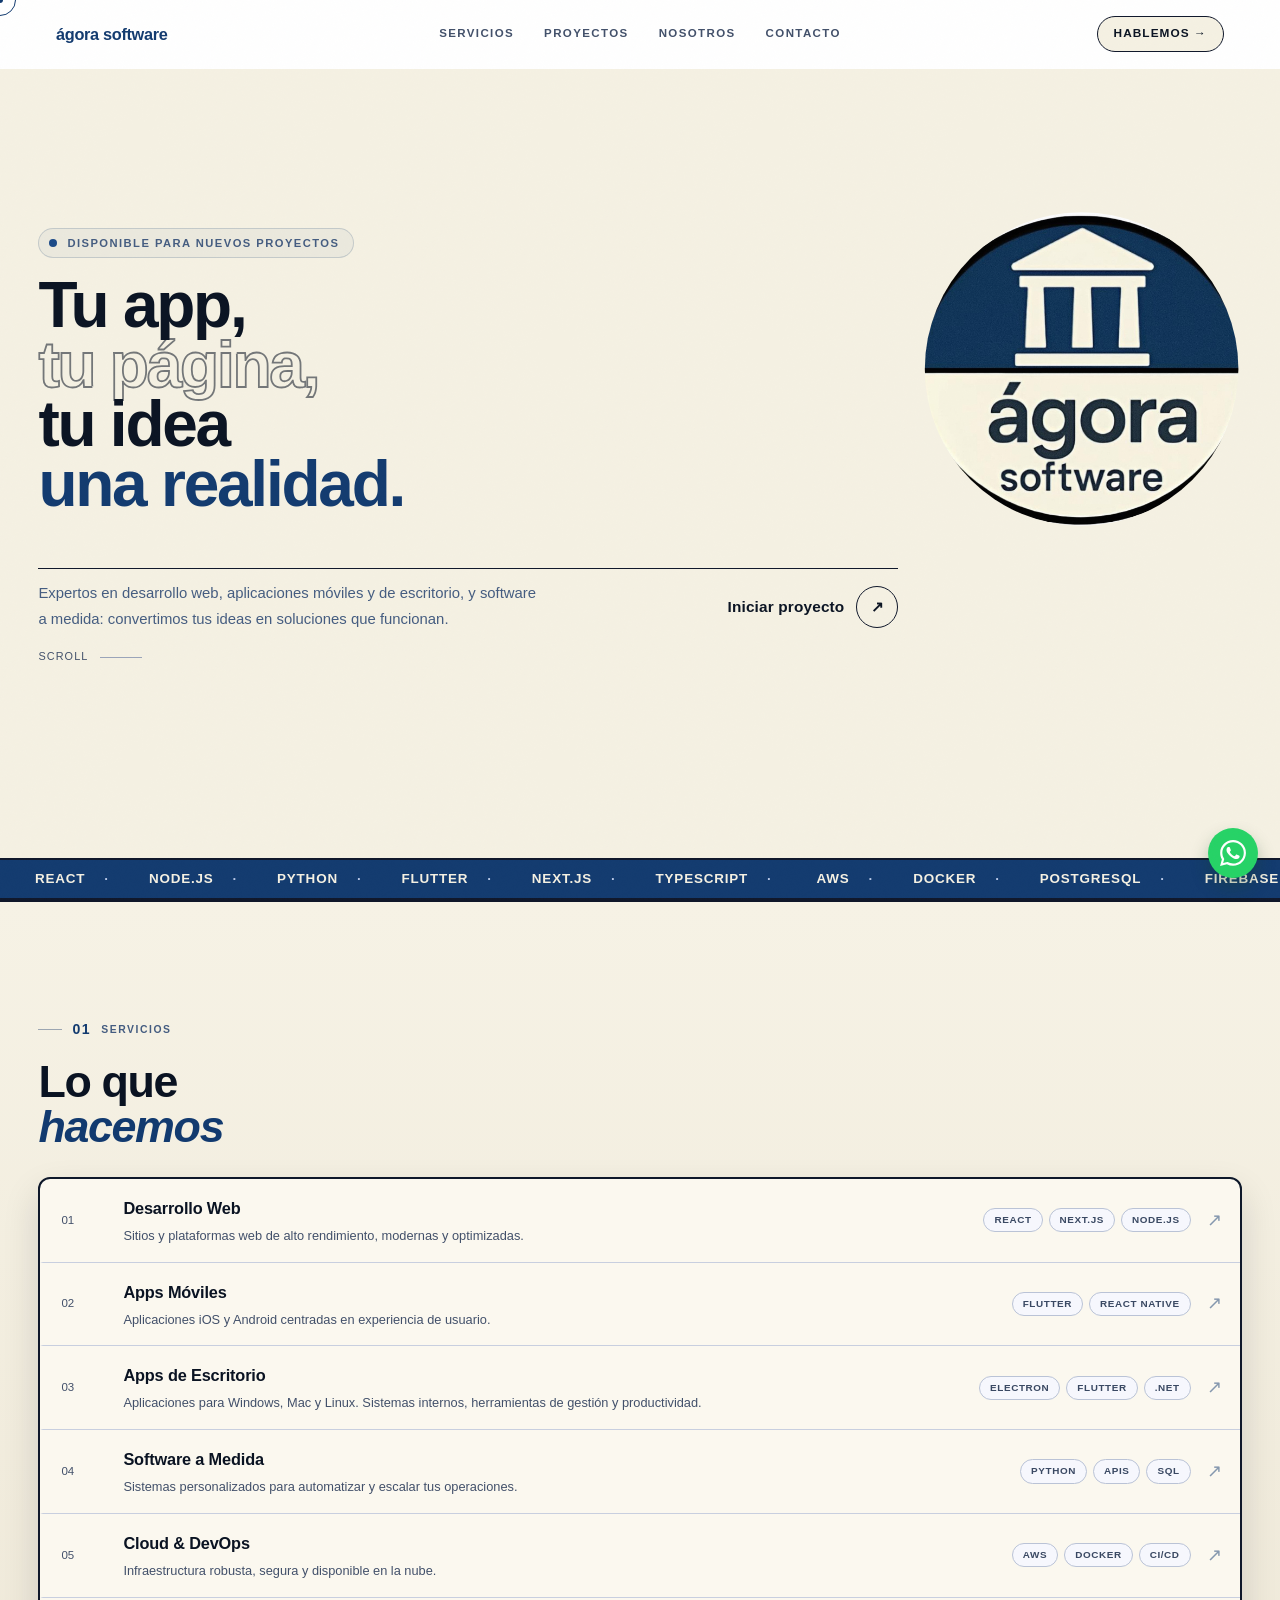
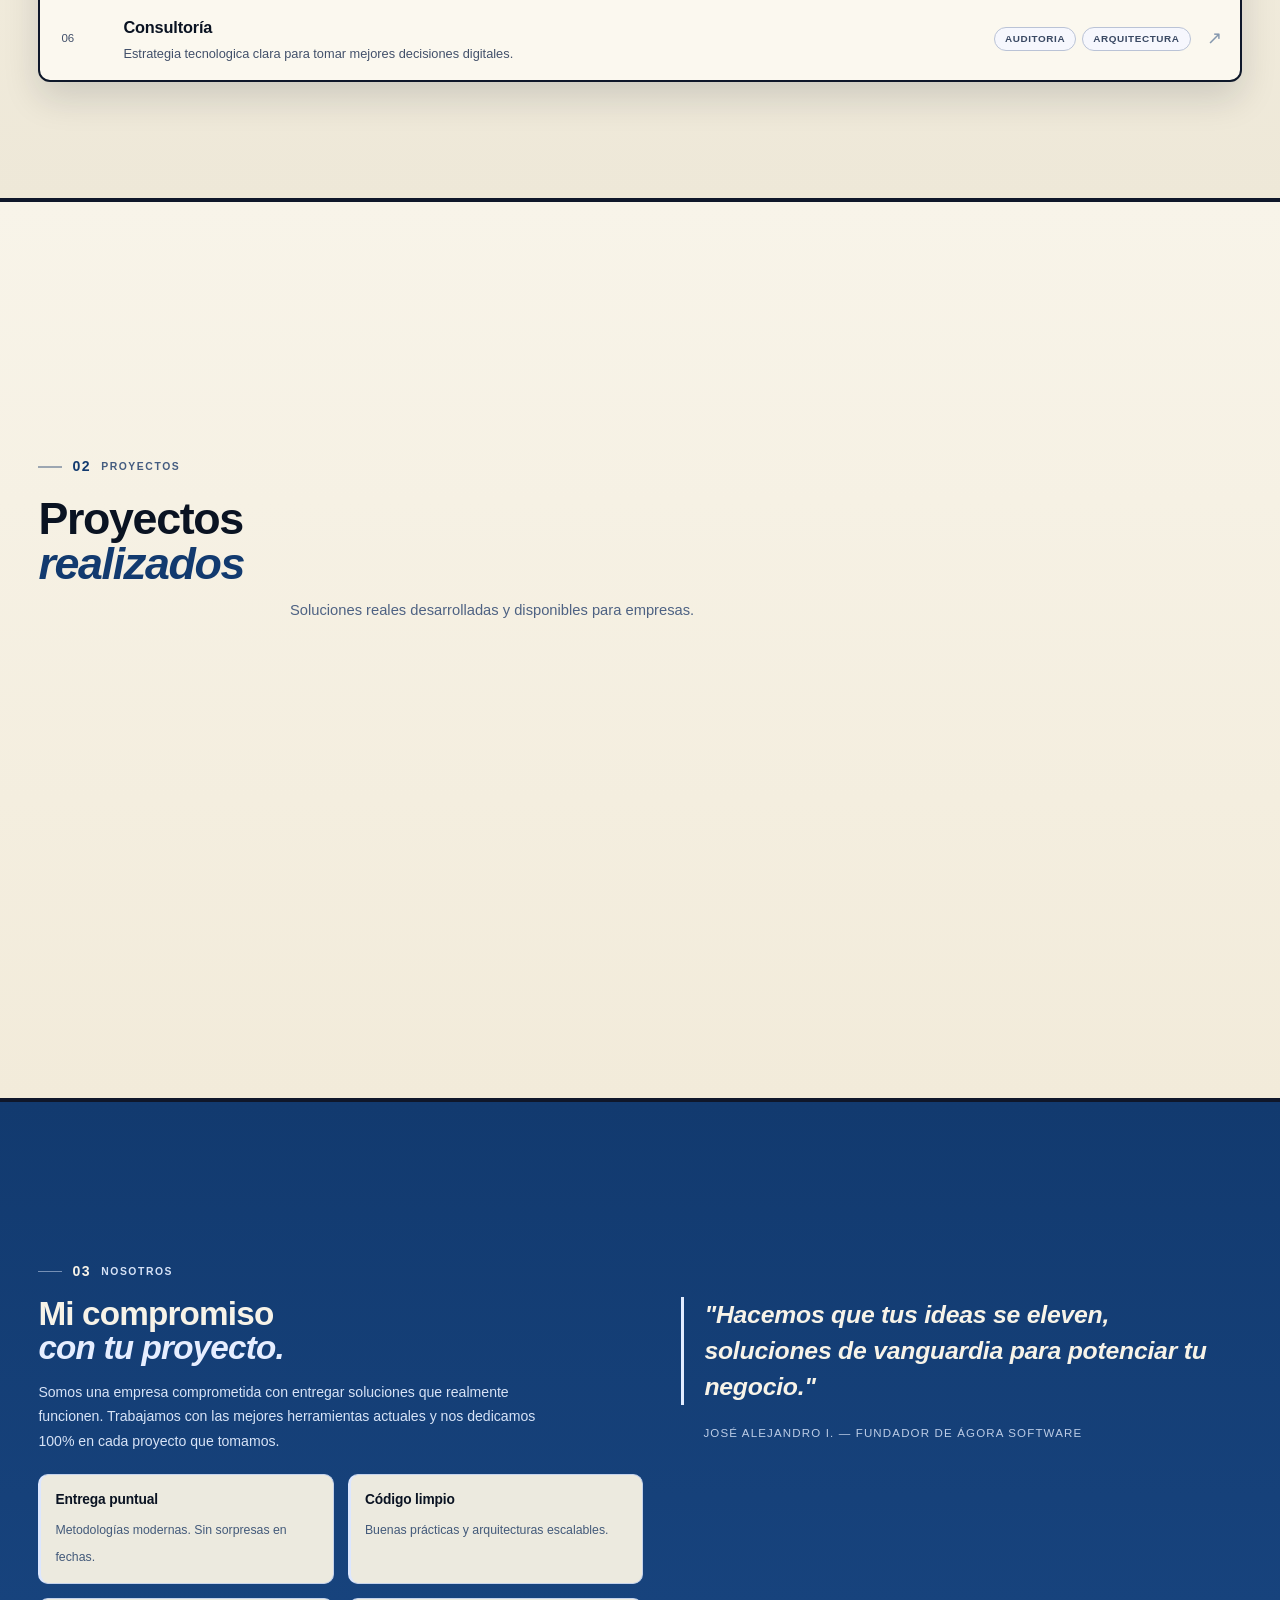
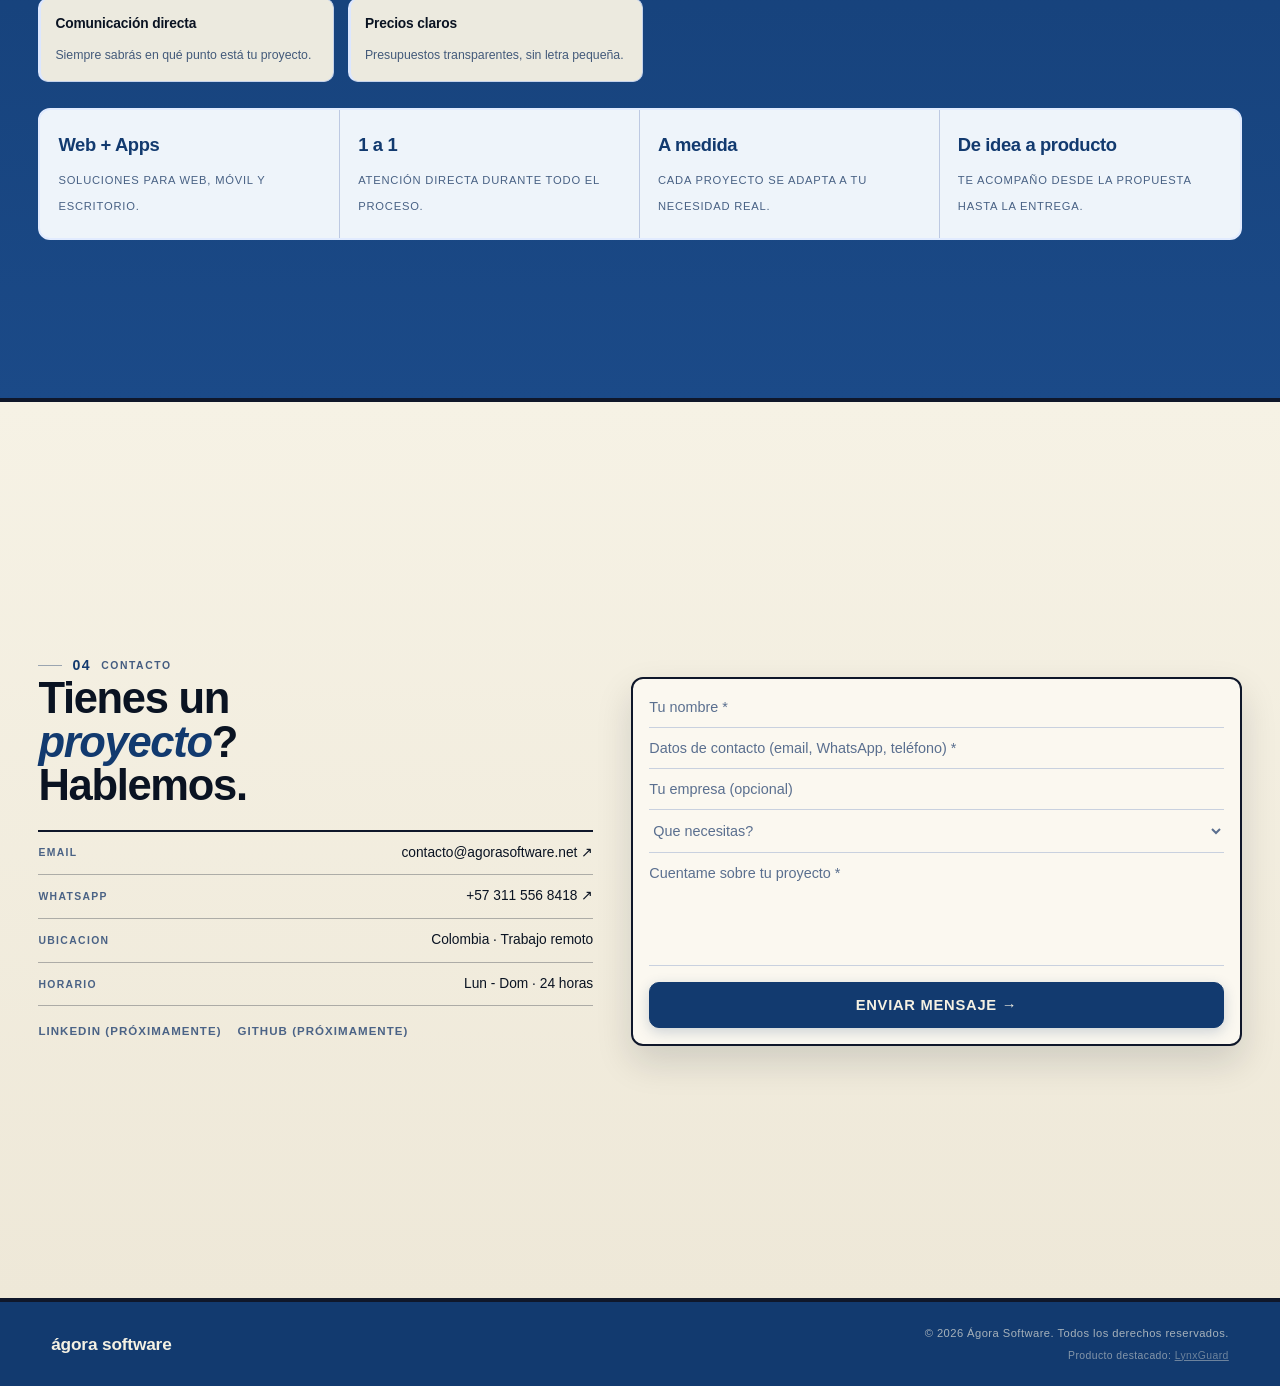
==== index.html @ 7ec2b630 "Actualización completa: PayPal, favicon, mobile CSS, tarjeta LynxGuard Co-Authored-By: Claude Sonnet" ====
﻿<!DOCTYPE html>
<html lang="es">
<head>
  <meta charset="UTF-8" />
  <meta name="viewport" content="width=device-width, initial-scale=1.0" />
  <meta http-equiv="Content-Security-Policy" content="default-src 'self'; script-src 'self'; style-src 'self' 'unsafe-inline' https://fonts.googleapis.com; img-src 'self' data: https://cdn.simpleicons.org https://cdn.jsdelivr.net; font-src 'self' https://fonts.gstatic.com; connect-src 'self'; object-src 'none'; frame-ancestors 'none'; base-uri 'self'; form-action 'self' mailto: https://wa.me; upgrade-insecure-requests" />
  <meta name="referrer" content="strict-origin-when-cross-origin" />
  <meta http-equiv="Permissions-Policy" content="geolocation=(), camera=(), microphone=(), payment=(), usb=()" />
  <title>Agora Software - Desarrollo de Software</title>
  <meta name="description" content="Desarrollamos software que mueve negocios. Aplicaciones web, moviles y sistemas a medida." />
  <link rel="preconnect" href="https://fonts.googleapis.com" />
  <link rel="preconnect" href="https://fonts.gstatic.com" crossorigin />
  <link href="https://fonts.googleapis.com/css2?family=Syne:wght@400;700;800&family=Inter:wght@300;400;500;600&display=swap" rel="stylesheet" />
  <link rel="stylesheet" href="styles-agora-logo.css" />
  <link rel="icon" href="assets/logoagora1trans.png" />
</head>
<body>

  <div class="noise" aria-hidden="true"></div>
  <div class="cursor" id="cursor" aria-hidden="true"></div>
  <div class="cursor-dot" id="cursorDot" aria-hidden="true"></div>

  <header class="navbar" id="navbar">
    <a href="#inicio" class="logo">
      <img src="assets/logo_dos.png" alt="Logo Ágora Software" class="logo-mark appbar-logo" />
      <span class="brand-name appbar-brand-text">Ágora Software</span>
    </a>
    <nav class="nav-links" id="navLinks">
      <a href="#servicios">Servicios</a>
      <a href="#proyectos">Proyectos</a>
      <a href="#nosotros">Nosotros</a>
      <a href="#contacto">Contacto</a>
    </nav>
    <a href="#contacto" class="btn-cta">Hablemos &rarr;</a>
    <button class="hamburger" id="hamburger" aria-label="Menu">
      <span></span><span></span>
    </button>
  </header>

  <section class="hero" id="inicio">
    <div class="hero-top">
      <div class="hero-status">
        <span class="live-dot"></span>
        Disponible para nuevos proyectos
      </div>
      <h1 class="hero-title">
        <span class="tl">Tu app,</span>
        <span class="tl outline">tu página,</span>
        <span class="tl">tu idea</span>
        <span class="tl lime">una realidad.</span>
      </h1>
    </div>
    <div class="hero-logo-right" aria-hidden="true">
      <img src="assets/logo.png" alt="Logo Ágora Software" class="hero-main-logo" />
    </div>
    <div class="hero-bottom">
      <div class="hero-footer">
        <p class="hero-desc">Expertos en desarrollo web, aplicaciones móviles y de escritorio, y software a medida: convertimos tus ideas en soluciones que funcionan.</p>
        <a href="#contacto" class="btn-hero">Iniciar proyecto <span class="arrow-circle">&nearr;</span></a>
      </div>
      <div class="scroll-hint" aria-hidden="true">
        <span>Scroll</span>
        <div class="scroll-bar"><div class="scroll-fill"></div></div>
      </div>
    </div>
  </section>

  <div class="marquee-wrap" aria-hidden="true">
    <div class="marquee-inner">
      <span><img src="https://cdn.simpleicons.org/react/ffffff" width="15" height="15" alt="" class="micon">React</span><span class="mdot">&middot;</span><span><img src="https://cdn.simpleicons.org/nodedotjs/ffffff" width="15" height="15" alt="" class="micon">Node.js</span><span class="mdot">&middot;</span><span><img src="https://cdn.simpleicons.org/python/ffffff" width="15" height="15" alt="" class="micon">Python</span><span class="mdot">&middot;</span><span><img src="https://cdn.simpleicons.org/flutter/ffffff" width="15" height="15" alt="" class="micon">Flutter</span><span class="mdot">&middot;</span><span><img src="https://cdn.simpleicons.org/nextdotjs/ffffff" width="15" height="15" alt="" class="micon">Next.js</span><span class="mdot">&middot;</span><span><img src="https://cdn.simpleicons.org/typescript/ffffff" width="15" height="15" alt="" class="micon">TypeScript</span><span class="mdot">&middot;</span><span><img src="https://cdn.jsdelivr.net/gh/devicons/devicon@latest/icons/amazonwebservices/amazonwebservices-plain-wordmark.svg" width="20" height="15" alt="" class="micon micon-aws">AWS</span><span class="mdot">&middot;</span><span><img src="https://cdn.simpleicons.org/docker/ffffff" width="15" height="15" alt="" class="micon">Docker</span><span class="mdot">&middot;</span><span><img src="https://cdn.simpleicons.org/postgresql/ffffff" width="15" height="15" alt="" class="micon">PostgreSQL</span><span class="mdot">&middot;</span><span><img src="https://cdn.simpleicons.org/firebase/ffffff" width="15" height="15" alt="" class="micon">Firebase</span><span class="mdot">&middot;</span><span><img src="https://cdn.simpleicons.org/react/ffffff" width="15" height="15" alt="" class="micon">React</span><span class="mdot">&middot;</span><span><img src="https://cdn.simpleicons.org/nodedotjs/ffffff" width="15" height="15" alt="" class="micon">Node.js</span><span class="mdot">&middot;</span><span><img src="https://cdn.simpleicons.org/python/ffffff" width="15" height="15" alt="" class="micon">Python</span><span class="mdot">&middot;</span><span><img src="https://cdn.simpleicons.org/flutter/ffffff" width="15" height="15" alt="" class="micon">Flutter</span><span class="mdot">&middot;</span><span><img src="https://cdn.simpleicons.org/nextdotjs/ffffff" width="15" height="15" alt="" class="micon">Next.js</span><span class="mdot">&middot;</span><span><img src="https://cdn.simpleicons.org/typescript/ffffff" width="15" height="15" alt="" class="micon">TypeScript</span><span class="mdot">&middot;</span><span><img src="https://cdn.jsdelivr.net/gh/devicons/devicon@latest/icons/amazonwebservices/amazonwebservices-plain-wordmark.svg" width="20" height="15" alt="" class="micon micon-aws">AWS</span><span class="mdot">&middot;</span><span><img src="https://cdn.simpleicons.org/docker/ffffff" width="15" height="15" alt="" class="micon">Docker</span><span class="mdot">&middot;</span><span><img src="https://cdn.simpleicons.org/postgresql/ffffff" width="15" height="15" alt="" class="micon">PostgreSQL</span><span class="mdot">&middot;</span><span><img src="https://cdn.simpleicons.org/firebase/ffffff" width="15" height="15" alt="" class="micon">Firebase</span><span class="mdot">&middot;</span><span><img src="https://cdn.simpleicons.org/react/ffffff" width="15" height="15" alt="" class="micon">React</span><span class="mdot">&middot;</span><span><img src="https://cdn.simpleicons.org/nodedotjs/ffffff" width="15" height="15" alt="" class="micon">Node.js</span><span class="mdot">&middot;</span><span><img src="https://cdn.simpleicons.org/python/ffffff" width="15" height="15" alt="" class="micon">Python</span><span class="mdot">&middot;</span><span><img src="https://cdn.simpleicons.org/flutter/ffffff" width="15" height="15" alt="" class="micon">Flutter</span><span class="mdot">&middot;</span><span><img src="https://cdn.simpleicons.org/nextdotjs/ffffff" width="15" height="15" alt="" class="micon">Next.js</span><span class="mdot">&middot;</span><span><img src="https://cdn.simpleicons.org/typescript/ffffff" width="15" height="15" alt="" class="micon">TypeScript</span><span class="mdot">&middot;</span><span><img src="https://cdn.jsdelivr.net/gh/devicons/devicon@latest/icons/amazonwebservices/amazonwebservices-plain-wordmark.svg" width="20" height="15" alt="" class="micon micon-aws">AWS</span><span class="mdot">&middot;</span><span><img src="https://cdn.simpleicons.org/docker/ffffff" width="15" height="15" alt="" class="micon">Docker</span><span class="mdot">&middot;</span><span><img src="https://cdn.simpleicons.org/postgresql/ffffff" width="15" height="15" alt="" class="micon">PostgreSQL</span><span class="mdot">&middot;</span><span><img src="https://cdn.simpleicons.org/firebase/ffffff" width="15" height="15" alt="" class="micon">Firebase</span><span class="mdot">&middot;</span>
    </div>
  </div>

  <section class="servicios" id="servicios">
    <div class="sec-label"><span class="sec-num">01</span><span>Servicios</span></div>
    <h2 class="sec-title">Lo que<br/><em>hacemos</em></h2>
    <div class="service-list">
      <div class="si"><span class="si-num">01</span><div class="si-body"><h3>Desarrollo Web</h3><p>Sitios y plataformas web de alto rendimiento, modernas y optimizadas.</p></div><div class="si-tags"><span>React</span><span>Next.js</span><span>Node.js</span></div><span class="si-arrow">&nearr;</span></div>
      <div class="si"><span class="si-num">02</span><div class="si-body"><h3>Apps Móviles</h3><p>Aplicaciones iOS y Android centradas en experiencia de usuario.</p></div><div class="si-tags"><span>Flutter</span><span>React Native</span></div><span class="si-arrow">&nearr;</span></div>
      <div class="si"><span class="si-num">03</span><div class="si-body"><h3>Apps de Escritorio</h3><p>Aplicaciones para Windows, Mac y Linux. Sistemas internos, herramientas de gestión y productividad.</p></div><div class="si-tags"><span>Electron</span><span>Flutter</span><span>.NET</span></div><span class="si-arrow">&nearr;</span></div>
      <div class="si"><span class="si-num">04</span><div class="si-body"><h3>Software a Medida</h3><p>Sistemas personalizados para automatizar y escalar tus operaciones.</p></div><div class="si-tags"><span>Python</span><span>APIs</span><span>SQL</span></div><span class="si-arrow">&nearr;</span></div>
      <div class="si"><span class="si-num">05</span><div class="si-body"><h3>Cloud &amp; DevOps</h3><p>Infraestructura robusta, segura y disponible en la nube.</p></div><div class="si-tags"><span>AWS</span><span>Docker</span><span>CI/CD</span></div><span class="si-arrow">&nearr;</span></div>
      <div class="si"><span class="si-num">06</span><div class="si-body"><h3>Consultoría</h3><p>Estrategia tecnologica clara para tomar mejores decisiones digitales.</p></div><div class="si-tags"><span>Auditoria</span><span>Arquitectura</span></div><span class="si-arrow">&nearr;</span></div>
    </div>
  </section>

    <section class="proyectos" id="proyectos">
      <div class="sec-label"><span class="sec-num">02</span><span>Proyectos</span></div>
      <h2 class="sec-title">Proyectos<br/><em>realizados</em></h2>
      <p class="projects-intro">Soluciones reales desarrolladas y disponibles para empresas.</p>

      <div class="projects-grid" style="grid-template-columns:1fr;">
        <article class="project-card project-featured" style="padding:20px 24px;">
          <div style="display:flex;align-items:center;gap:14px;margin-bottom:10px;">
            <img src="assets/logo_lynxguard.png" alt="LynxGuard" style="width:48px;height:48px;object-fit:contain;flex-shrink:0;" />
            <div style="flex:1;min-width:0;">
              <div style="display:flex;align-items:center;gap:8px;margin-bottom:3px;">
                <h3 style="margin:0;">LynxGuard</h3>
                <span class="project-pill" style="font-size:.65rem;padding:2px 8px;">Disponible</span>
              </div>
              <p style="margin:0;font-size:.84rem;color:#465b7c;">App PTT empresarial para Android — comunicación de voz en tiempo real para equipos en campo.</p>
            </div>
          </div>
          <div class="project-tags">
            <span>Android</span><span>PTT</span><span>Tiempo real</span><span>Comunicación empresarial</span>
          </div>
          <div class="project-actions">
            <a href="lynxguard.html" class="project-link project-link-outline">Ver página &rarr;</a>
          </div>
        </article>
      </div>
    </section>

  <section class="nosotros" id="nosotros">
    <div class="sec-label"><span class="sec-num">03</span><span>Nosotros</span></div>
    <div class="nos-grid">
      <div class="nos-left">
        <h2>Mi compromiso<br/><em>con tu proyecto.</em></h2>
        <p>Somos una empresa comprometida con entregar soluciones que realmente funcionen. Trabajamos con las mejores herramientas actuales y nos dedicamos 100% en cada proyecto que tomamos.</p>
        <div class="pillars">
          <div class="pillar"><strong>Entrega puntual</strong><span>Metodologías modernas. Sin sorpresas en fechas.</span></div>
          <div class="pillar"><strong>Código limpio</strong><span>Buenas prácticas y arquitecturas escalables.</span></div>
          <div class="pillar"><strong>Comunicación directa</strong><span>Siempre sabrás en qué punto está tu proyecto.</span></div>
          <div class="pillar"><strong>Precios claros</strong><span>Presupuestos transparentes, sin letra pequeña.</span></div>
        </div>
      </div>
      <div class="nos-right">
        <blockquote class="big-quote">"Hacemos que tus ideas se eleven, soluciones de vanguardia para potenciar tu negocio."</blockquote>
        <span class="quote-firma">José Alejandro I. — Fundador de Ágora Software</span>
      </div>
    </div>
    <div class="stats-row">
      <div class="stat-box"><strong>Web + Apps</strong><span>Soluciones para web, móvil y escritorio.</span></div>
      <div class="stat-box"><strong>1 a 1</strong><span>Atención directa durante todo el proceso.</span></div>
      <div class="stat-box"><strong>A medida</strong><span>Cada proyecto se adapta a tu necesidad real.</span></div>
      <div class="stat-box"><strong>De idea a producto</strong><span>Te acompaño desde la propuesta hasta la entrega.</span></div>
    </div>
  </section>

  <section class="contacto" id="contacto">
    <div class="sec-label"><span class="sec-num">04</span><span>Contacto</span></div>
    <div class="cnt-grid">
      <div class="cnt-left">
        <h2>Tienes un<br/><em>proyecto</em>?<br/>Hablemos.</h2>
        <div class="cnt-data">
          <a href="mailto:contacto@agorasoftware.net" class="cnt-row"><span class="cr-label">Email</span><span class="cr-val">contacto@agorasoftware.net &nearr;</span></a>
          <a href="https://wa.me/573115568418" target="_blank" rel="noopener noreferrer" class="cnt-row"><span class="cr-label">WhatsApp</span><span class="cr-val">+57 311 556 8418 &nearr;</span></a>
          <div class="cnt-row"><span class="cr-label">Ubicacion</span><span class="cr-val">Colombia &middot; Trabajo remoto</span></div>
          <div class="cnt-row"><span class="cr-label">Horario</span><span class="cr-val">Lun - Dom &middot; 24 horas</span></div>
        </div>
        <div class="socials">
          <span class="soc-link" aria-disabled="true">LinkedIn (próximamente)</span>
          <span class="soc-link" aria-disabled="true">GitHub (próximamente)</span>
        </div>
      </div>
      <form class="cnt-form" id="contactForm" novalidate>
        <div class="hp-field" aria-hidden="true">
          <label for="website">No llenar este campo</label>
          <input type="text" id="website" name="website" tabindex="-1" autocomplete="off" />
        </div>
        <div class="fg"><input type="text" id="nombre" name="nombre" placeholder="Tu nombre *" maxlength="80" required /></div>
        <div class="fg"><input type="text" id="email" name="email" placeholder="Datos de contacto (email, WhatsApp, teléfono) *" maxlength="120" required /></div>
        <div class="fg"><input type="text" id="empresa" name="empresa" placeholder="Tu empresa (opcional)" maxlength="120" /></div>
        <div class="fg">
          <select id="servicio" name="servicio">
            <option value="">Que necesitas?</option>
            <option value="web">Desarrollo Web</option>
            <option value="movil">App Móvil</option>
            <option value="escritorio">App de Escritorio</option>
            <option value="software">Software a Medida</option>
            <option value="cloud">Cloud / DevOps</option>
            <option value="consultoria">Consultoria</option>
          </select>
        </div>
        <div class="fg"><textarea id="mensaje" name="mensaje" rows="5" maxlength="1200" placeholder="Cuentame sobre tu proyecto *" required></textarea></div>
        <button type="submit" class="btn-send" id="btnSend"><span id="btnText">Enviar mensaje &rarr;</span></button>
        <div class="form-ok" id="formSuccess">&#10003; Listo. Revisa la app que se abrió y envía el mensaje.</div>
      </form>
    </div>
  </section>

  <footer class="footer">
    <div class="footer-inner">
      <span class="footer-logo">Ágora Software</span>
      <div style="display:flex;flex-direction:column;align-items:flex-end;gap:4px;">
        <span class="footer-copy">&copy; 2026 Ágora Software. Todos los derechos reservados.</span>
        <span style="font-size:.65rem;opacity:.5;letter-spacing:.04em;">
          Producto destacado: <a href="lynxguard.html" style="color:inherit;text-decoration:underline;opacity:.8;">LynxGuard</a>
        </span>
      </div>
    </div>
  </footer>

  <!-- Modal selección canal -->
  <div class="canal-overlay" id="canalOverlay" role="dialog" aria-modal="true" aria-labelledby="canalTitle">
    <div class="canal-modal">
      <p id="canalTitle">¿Cómo quieres enviar tu mensaje?</p>
      <div class="canal-btns">
        <button class="canal-btn canal-email" id="btnCanEmail">
          <svg viewBox="0 0 24 24" fill="none" stroke="currentColor" stroke-width="2" width="22" height="22"><rect x="2" y="4" width="20" height="16" rx="2"/><path d="M2 7l10 7 10-7"/></svg>
          Correo electrónico
        </button>
        <button class="canal-btn canal-whatsapp" id="btnCanWA">
          <svg viewBox="0 0 24 24" fill="currentColor" width="22" height="22"><path d="M17.472 14.382c-.297-.149-1.758-.867-2.03-.967-.273-.099-.471-.148-.67.15-.197.297-.767.966-.94 1.164-.173.199-.347.223-.644.075-.297-.15-1.255-.463-2.39-1.475-.883-.788-1.48-1.761-1.653-2.059-.173-.297-.018-.458.13-.606.134-.133.298-.347.446-.52.149-.174.198-.298.298-.497.099-.198.05-.371-.025-.52-.075-.149-.669-1.612-.916-2.207-.242-.579-.487-.5-.669-.51-.173-.008-.371-.01-.57-.01-.198 0-.52.074-.792.372-.272.297-1.04 1.016-1.04 2.479 0 1.462 1.065 2.875 1.213 3.074.149.198 2.096 3.2 5.077 4.487.709.306 1.262.489 1.694.625.712.227 1.36.195 1.871.118.571-.085 1.758-.719 2.006-1.413.248-.694.248-1.289.173-1.413-.074-.124-.272-.198-.57-.347m-5.421 7.403h-.004a9.87 9.87 0 01-5.031-1.378l-.361-.214-3.741.982.998-3.648-.235-.374a9.86 9.86 0 01-1.51-5.26c.001-5.45 4.436-9.884 9.888-9.884 2.64 0 5.122 1.03 6.988 2.898a9.825 9.825 0 012.893 6.994c-.003 5.45-4.437 9.884-9.885 9.884m8.413-18.297A11.815 11.815 0 0012.05 0C5.495 0 .16 5.335.157 11.892c0 2.096.547 4.142 1.588 5.945L.057 24l6.305-1.654a11.882 11.882 0 005.683 1.448h.005c6.554 0 11.89-5.335 11.893-11.893a11.821 11.821 0 00-3.48-8.413z"/></svg>
          WhatsApp
        </button>
      </div>
      <button class="canal-cancel" id="btnCanCancel">Cancelar</button>
    </div>
  </div>

  <a href="https://wa.me/573115568418" class="wa-float" target="_blank" rel="noopener noreferrer" aria-label="Contactar por WhatsApp">
    <svg viewBox="0 0 24 24" fill="currentColor" width="26" height="26" aria-hidden="true"><path d="M17.472 14.382c-.297-.149-1.758-.867-2.03-.967-.273-.099-.471-.148-.67.15-.197.297-.767.966-.94 1.164-.173.199-.347.223-.644.075-.297-.15-1.255-.463-2.39-1.475-.883-.788-1.48-1.761-1.653-2.059-.173-.297-.018-.458.13-.606.134-.133.298-.347.446-.52.149-.174.198-.298.298-.497.099-.198.05-.371-.025-.52-.075-.149-.669-1.612-.916-2.207-.242-.579-.487-.5-.669-.51-.173-.008-.371-.01-.57-.01-.198 0-.52.074-.792.372-.272.297-1.04 1.016-1.04 2.479 0 1.462 1.065 2.875 1.213 3.074.149.198 2.096 3.2 5.077 4.487.709.306 1.262.489 1.694.625.712.227 1.36.195 1.871.118.571-.085 1.758-.719 2.006-1.413.248-.694.248-1.289.173-1.413-.074-.124-.272-.198-.57-.347m-5.421 7.403h-.004a9.87 9.87 0 01-5.031-1.378l-.361-.214-3.741.982.998-3.648-.235-.374a9.86 9.86 0 01-1.51-5.26c.001-5.45 4.436-9.884 9.888-9.884 2.64 0 5.122 1.03 6.988 2.898a9.825 9.825 0 012.893 6.994c-.003 5.45-4.437 9.884-9.885 9.884m8.413-18.297A11.815 11.815 0 0012.05 0C5.495 0 .16 5.335.157 11.892c0 2.096.547 4.142 1.588 5.945L.057 24l6.305-1.654a11.882 11.882 0 005.683 1.448h.005c6.554 0 11.89-5.335 11.893-11.893a11.821 11.821 0 00-3.48-8.413z"/></svg>
  </a>

  <script src="script.js"></script>
</body>
</html>
---- styles-agora-logo.css ----
/* === AGORA SOFTWARE — LOGO INSPIRED STYLE === */
:root {
  --navy: #123a6f;
  --navy-soft: #1b4a88;
  --cream: #f5f1e3;
  --cream-2: #ece6d4;
  --ink: #0a1322;
  --muted: #42506a;
  --muted-on-cream: #445c80;
  --text-on-blue: #f7f3e8;
  --muted-on-blue: #d6e2f6;
  --line: #0f172a;
  --radius: 12px;
  --shadow: 0 16px 36px rgba(10, 19, 34, 0.14);
  --marquee-h: 42px;
  --section-max: 1240px;
  --section-x: clamp(20px, 3vw, 48px);
  --section-y: clamp(44px, 7vh, 72px);
}

*, *::before, *::after { box-sizing: border-box; margin: 0; padding: 0; }
html { scroll-behavior: smooth; }
body {
  font-family: 'Inter', sans-serif;
  font-weight: 400;
  color: var(--ink);
  background:
    radial-gradient(900px 460px at 8% -20%, rgba(18, 58, 111, .13), transparent 58%),
    radial-gradient(820px 420px at 88% 106%, rgba(27, 74, 136, .11), transparent 60%),
    var(--cream);
  line-height: 1.65;
  overflow-x: hidden;
  scroll-snap-type: y proximity;
  -webkit-font-smoothing: antialiased;
  -moz-osx-font-smoothing: grayscale;
}
a { text-decoration: none; color: inherit; }
ul { list-style: none; }

.noise {
  position: fixed;
  inset: 0;
  pointer-events: none;
  z-index: 9999;
  opacity: .028;
  background-image: url("data:image/svg+xml,%3Csvg viewBox='0 0 256 256' xmlns='http://www.w3.org/2000/svg'%3E%3Cfilter id='n'%3E%3CfeTurbulence type='fractalNoise' baseFrequency='.82' numOctaves='3' stitchTiles='stitch'/%3E%3C/filter%3E%3Crect width='100%25' height='100%25' filter='url(%23n)'/%3E%3C/svg%3E");
  background-size: 210px 210px;
}

.cursor, .cursor-dot { display: none; }
@media (hover: hover) and (pointer: fine) {
  body, a, button, select, .si { cursor: none; }
  .cursor {
    display: block;
    position: fixed;
    z-index: 10000;
    width: 32px;
    height: 32px;
    border: 1.5px solid var(--navy);
    border-radius: 50%;
    pointer-events: none;
    transform: translate(-50%, -50%);
    transition: width .2s, height .2s;
    mix-blend-mode: multiply;
  }
  .cursor.hover { width: 50px; height: 50px; }
  .cursor-dot {
    display: block;
    position: fixed;
    z-index: 10001;
    width: 6px;
    height: 6px;
    background: var(--navy);
    border-radius: 50%;
    pointer-events: none;
    transform: translate(-50%, -50%);
  }
}

.navbar {
  position: fixed;
  top: 0;
  left: 0;
  right: 0;
  z-index: 1000;
  display: grid;
  grid-template-columns: 220px 1fr 220px;
  align-items: center;
  padding: 8px 56px;
  background: #ffffff;
  border-bottom: 1px solid transparent;
  transition: background .25s ease, border-color .25s ease, box-shadow .25s ease;
}
.navbar.scrolled {
  background: #ffffff;
  backdrop-filter: blur(12px);
  border-bottom-color: var(--line);
  box-shadow: 0 8px 20px rgba(10, 19, 34, 0.06);
}

.logo {
  position: relative;
  display: flex;
  align-items: center;
  width: 220px;
  height: 52px;
  font-family: 'Syne', sans-serif;
  font-size: 1.24rem;
  font-weight: 800;
  letter-spacing: -.02em;
  text-transform: lowercase;
}

.brand-name {
  color: var(--navy);
  font-family: 'Syne', sans-serif;
  font-size: 1.02rem;
  font-weight: 700;
  letter-spacing: -.02em;
  line-height: 1;
  white-space: nowrap;
  text-wrap: nowrap;
  position: absolute;
  left: 0;
  top: 50%;
  transform: translateY(-50%);
}

.logo-mark {
  position: absolute;
  left: 0;
  top: 50%;
  width: 86px;
  height: 86px;
  margin: 0;
  object-fit: contain;
  display: block;
  transform: translateY(-50%);
  transition: opacity .4s cubic-bezier(.22,1,.36,1), transform .4s cubic-bezier(.22,1,.36,1);
}

.appbar-logo {
  opacity: 0;
  transform: translateY(calc(-50% - 8px)) scale(.82);
}

.appbar-brand-text {
  opacity: 1;
  transform: translateY(-50%);
  transition: opacity .35s ease, transform .35s ease;
}

.nav-links {
  display: flex;
  align-items: center;
  gap: 30px;
  justify-self: center;
}
.nav-links a {
  font-size: .72rem;
  text-transform: uppercase;
  letter-spacing: .12em;
  font-weight: 600;
  color: var(--muted);
  transition: color .2s ease;
  position: relative;
  padding-bottom: 2px;
}
.nav-links a::after {
  content: '';
  position: absolute;
  left: 0; bottom: 0;
  width: 0; height: 1px;
  background: var(--navy);
  transition: width .22s ease;
}
.nav-links a:hover { color: var(--navy); }
.nav-links a:hover::after { width: 100%; }

.btn-cta {
  font-size: .74rem;
  letter-spacing: .09em;
  text-transform: uppercase;
  font-weight: 700;
  border: 1px solid var(--line);
  color: var(--ink);
  border-radius: 999px;
  padding: 7px 16px;
  background: var(--cream);
  transition: background .2s ease, color .2s ease, border-color .2s ease, transform .2s ease;
  justify-self: end;
}
.btn-cta:hover {
  background: var(--navy);
  color: var(--cream);
  border-color: var(--navy);
  transform: translateY(-1px);
}

.hamburger {
  display: none;
  flex-direction: column;
  gap: 7px;
  background: none;
  border: none;
  padding: 4px;
}
.hamburger span {
  display: block;
  width: 22px;
  height: 1.5px;
  background: var(--ink);
  transition: all .3s;
}
.hamburger.active span:nth-child(1) { transform: translateY(8px) rotate(45deg); }
.hamburger.active span:nth-child(2) { transform: translateY(-8px) rotate(-45deg); }

.hero {
  min-height: calc(100svh - var(--marquee-h));
  width: 100%;
  display: flex;
  flex-direction: column;
  justify-content: center;
  gap: 34px;
  max-width: none;
  margin: 0 auto;
  padding: 72px var(--section-x) 36px;
  position: relative;
  scroll-snap-align: start;
}

.hero > *:not(.hero-logo-right) {
  width: 100%;
  max-width: var(--section-max);
  margin-left: auto;
  margin-right: auto;
}

.hero-top {
  margin-top: 0;
}

.hero-bottom {
  width: 100%;
  margin-bottom: 0;
}

.hero-logo-right {
  position: absolute;
  right: max(var(--section-x), calc((100vw - var(--section-max)) / 2 + 16px));
  top: 43%;
  transform: translateY(-50%);
  width: clamp(210px, 25vw, 340px);
  height: clamp(150px, 18vw, 250px);
  display: flex;
  align-items: center;
  justify-content: center;
  pointer-events: none;
  z-index: 0;
  transition: opacity .35s ease, transform .35s cubic-bezier(.22,1,.36,1);
}

.hero-logo-right img {
  width: min(100%, 320px);
  aspect-ratio: 1 / 1;
  height: auto;
  object-fit: cover;
  object-position: center;
  display: block;
  border-radius: 50%;
  clip-path: circle(49% at 50% 50%);
  filter: drop-shadow(0 14px 24px rgba(10, 19, 34, 0.08));
}

.hero > *:not(.hero-logo-right) { position: relative; z-index: 1; }

.hero-status {
  display: inline-flex;
  align-items: center;
  gap: 10px;
  font-size: .7rem;
  font-weight: 600;
  text-transform: uppercase;
  letter-spacing: .13em;
  color: var(--muted-on-cream);
  margin-bottom: 18px;
  max-width: 860px;
  border: 1px solid rgba(18,58,111,.18);
  border-radius: 999px;
  padding: 5px 14px 5px 10px;
  background: rgba(18,58,111,.04);
  width: fit-content;
}
.live-dot {
  width: 8px;
  height: 8px;
  background: var(--navy-soft);
  border-radius: 50%;
  animation: blink 2s ease infinite;
}
@keyframes blink { 0%,100%{opacity:1} 50%{opacity:.35} }

.hero-title {
  font-family: 'Syne', sans-serif;
  font-size: clamp(2.2rem, 5vw, 4.8rem);
  line-height: .93;
  letter-spacing: -.035em;
  margin-bottom: 20px;
  max-width: 860px;
  font-weight: 800;
}
.tl { display: block; }
.outline {
  color: transparent;
  -webkit-text-stroke: 1.8px var(--ink);
  opacity: .55;
}
.lime { color: var(--navy); }

.hero-footer {
  display: flex;
  align-items: center;
  justify-content: space-between;
  gap: 26px;
  border-top: 1px solid var(--line);
  padding-top: 12px;
  max-width: 860px;
}
.hero-desc {
  max-width: 500px;
  font-size: .93rem;
  line-height: 1.72;
  color: var(--muted-on-cream);
  font-weight: 400;
}
.btn-hero {
  display: inline-flex;
  align-items: center;
  gap: 12px;
  font-family: 'Syne', sans-serif;
  font-size: .96rem;
  font-weight: 700;
  letter-spacing: .01em;
  white-space: nowrap;
  flex-shrink: 0;
}
.btn-hero:hover { color: var(--navy); }
.arrow-circle {
  width: 42px;
  height: 42px;
  border: 1.5px solid var(--line);
  border-radius: 50%;
  display: inline-flex;
  align-items: center;
  justify-content: center;
  transition: background .22s, color .22s, border-color .22s, transform .22s;
}
.btn-hero:hover .arrow-circle {
  background: var(--navy);
  color: var(--cream);
  border-color: var(--navy);
  transform: rotate(45deg);
}

.scroll-hint {
  position: static;
  align-self: flex-start;
  display: flex;
  align-items: center;
  gap: 12px;
  font-size: .68rem;
  letter-spacing: .1em;
  text-transform: uppercase;
  color: var(--muted);
  margin-top: 16px;
}
.scroll-bar {
  width: 42px;
  height: 1px;
  background: #9aa4b9;
  overflow: hidden;
  position: relative;
}
.scroll-fill {
  position: absolute;
  top: 0;
  left: -100%;
  width: 100%;
  height: 100%;
  background: var(--navy);
  animation: slide 1.9s ease infinite;
}
@keyframes slide { from { left: -100%; } to { left: 100%; } }

.marquee-wrap {
  border-top: 2px solid var(--line);
  border-bottom: 2px solid var(--line);
  background: var(--navy);
  overflow: hidden;
  padding: 8px 0;
  min-height: var(--marquee-h);
  display: flex;
  align-items: center;
  scroll-snap-align: start;
}
.marquee-inner {
  display: inline-flex;
  white-space: nowrap;
  animation: marquee 24s linear infinite;
  will-change: transform;
  font-family: 'Syne', sans-serif;
  font-size: .84rem;
  font-weight: 700;
  text-transform: uppercase;
  letter-spacing: .06em;
}
.marquee-inner span { color: var(--cream); padding: 0 14px; }
.marquee-inner span .micon { vertical-align: middle; margin-right: 6px; display: inline-block; }
.marquee-inner span .micon-aws { filter: brightness(0) invert(1); }
.mdot { color: #b9c9e8 !important; padding: 0 5px !important; }
@keyframes marquee { from { transform: translateX(0); } to { transform: translateX(-33.333%); } }

.servicios,
.proyectos,
.contacto {
  width: 100%;
  max-width: none;
  margin: 0;
  padding: var(--section-y) var(--section-x);
  min-height: 100svh;
  display: flex;
  flex-direction: column;
  justify-content: center;
  scroll-snap-align: start;
}

.servicios > *,
.proyectos > *,
.nosotros > *,
.contacto > * {
  width: 100%;
  max-width: var(--section-max);
  margin-left: auto;
  margin-right: auto;
}

.servicios > .sec-label,
.proyectos > .sec-label,
.nosotros > .sec-label,
.contacto > .sec-label {
  margin-bottom: clamp(14px, 2vh, 20px);
}

.servicios {
  background: linear-gradient(180deg, #f6f2e5 0%, #eee8d8 100%);
  color: var(--ink);
  border-top: 2px solid var(--line);
  border-bottom: 2px solid var(--line);
  padding-top: clamp(32px, 5vh, 56px);
  padding-bottom: clamp(32px, 5vh, 56px);
}

.servicios .sec-label { color: var(--muted-on-cream); }
.servicios .sec-num { color: var(--navy); }
.servicios .sec-title { color: var(--ink); }
.servicios .sec-title em { color: var(--navy); }
.servicios .service-list {
  background: #fbf8ef;
  border-color: #0e182a;
  width: 100%;
}
.sec-label {
  display: flex;
  align-items: center;
  gap: 10px;
  font-size: .65rem;
  text-transform: uppercase;
  letter-spacing: .15em;
  font-weight: 700;
  color: var(--muted);
  margin-bottom: 14px;
}
.sec-label::before {
  content: '';
  display: inline-block;
  width: 24px;
  height: 1.5px;
  background: currentColor;
  opacity: .5;
  flex-shrink: 0;
}
.sec-num {
  font-family: 'Syne', sans-serif;
  font-size: .88rem;
  color: var(--navy);
}

.sec-title {
  font-family: 'Syne', sans-serif;
  font-size: clamp(2rem, 3.5vw, 3.2rem);
  font-weight: 800;
  line-height: 1.0;
  letter-spacing: -.03em;
  margin-bottom: 28px;
}
.sec-title em { font-style: italic; color: var(--navy); font-weight: 700; }

.service-list {
  border: 2px solid var(--line);
  border-radius: var(--radius);
  overflow: hidden;
  background: #fbf8ef;
  box-shadow: var(--shadow);
}
.si {
  display: grid;
  grid-template-columns: 46px 1fr auto auto;
  gap: 16px;
  align-items: center;
  padding: 16px 18px;
  border-bottom: 1px solid #c8cfdf;
  transition: background .22s, border-left-color .22s;
  border-left: 3px solid transparent;
}
.si:last-child { border-bottom: none; }
.si:hover {
  background: #eef1f9;
  border-left-color: var(--navy);
}
.si-num {
  font-family: 'Syne', sans-serif;
  font-size: .72rem;
  color: var(--muted);
}
.si-body h3 {
  font-family: 'Syne', sans-serif;
  font-size: 1.02rem;
  font-weight: 700;
  margin-bottom: 4px;
  letter-spacing: -.01em;
}
.si-body p {
  font-size: .8rem;
  line-height: 1.55;
  color: var(--muted);
}
.si-tags {
  display: flex;
  flex-wrap: wrap;
  gap: 6px;
  justify-content: flex-end;
}
.si-tags span {
  font-size: .62rem;
  text-transform: uppercase;
  letter-spacing: .06em;
  font-weight: 600;
  color: #3a4963;
  border: 1px solid #bac3d6;
  background: rgba(245,248,255,.9);
  border-radius: 999px;
  padding: 3px 10px;
  transition: background .18s, color .18s;
}
.si:hover .si-tags span {
  background: rgba(18,58,111,.08);
  color: var(--navy);
  border-color: rgba(18,58,111,.25);
}
.si-arrow {
  font-size: 1.1rem;
  color: var(--navy);
  opacity: .5;
  transition: opacity .2s, transform .2s;
}
.si:hover .si-arrow {
  opacity: 1;
  transform: translate(2px, -2px);
}

.proyectos {
  background: linear-gradient(180deg, #f8f4e9 0%, #f2ebda 100%);
  color: var(--ink);
  border-top: 2px solid var(--line);
  border-bottom: 2px solid var(--line);
  min-height: 100svh;
  display: flex;
  flex-direction: column;
  justify-content: center;
  scroll-snap-align: start;
}

.proyectos .sec-label { color: var(--muted-on-cream); }
.proyectos .sec-num { color: var(--navy); }
.proyectos .sec-title { color: var(--ink); margin-bottom: 12px; }
.proyectos .sec-title em { color: var(--navy); }

.projects-intro {
  max-width: 700px;
  font-size: .92rem;
  line-height: 1.7;
  color: #4e6283;
  margin-bottom: 24px;
}

.projects-grid {
  display: grid;
  grid-template-columns: minmax(280px, 640px);
  gap: 16px;
}

.project-card {
  border: 2px solid var(--line);
  border-radius: var(--radius);
  background: #fcf8ee;
  box-shadow: var(--shadow);
  padding: 20px;
  display: flex;
  flex-direction: column;
  gap: 12px;
  transition: transform .2s ease, box-shadow .2s ease;
}

.project-card:hover {
  transform: translateY(-2px);
  box-shadow: 0 14px 26px rgba(10, 19, 34, 0.14);
}

.project-featured {
  background: linear-gradient(145deg, #fcf8ee 0%, #eef2fb 100%);
  border-color: #0f172a;
}

.project-minimal {
  gap: 10px;
}

.project-top {
  display: flex;
  align-items: center;
  justify-content: space-between;
  gap: 8px;
}

.project-pill,
.project-year {
  font-size: .65rem;
  letter-spacing: .11em;
  text-transform: uppercase;
  font-weight: 700;
}

.project-pill {
  color: var(--navy);
  border: 1px solid rgba(18,58,111,.28);
  border-radius: 999px;
  padding: 4px 10px;
  background: rgba(18,58,111,.04);
}

.project-year {
  color: #5b6f8f;
}

.project-card h3 {
  font-family: 'Syne', sans-serif;
  font-size: clamp(1.2rem, 2vw, 1.55rem);
  line-height: 1.08;
  letter-spacing: -.02em;
}

.project-logo-link {
  width: fit-content;
}

.project-logo {
  width: 76px;
  height: 76px;
  border-radius: 18px;
  display: inline-flex;
  align-items: center;
  justify-content: center;
  font-family: 'Syne', sans-serif;
  font-size: 1.7rem;
  font-weight: 800;
  letter-spacing: -.03em;
  color: #f5f1e3;
  background: linear-gradient(145deg, #0d2140 0%, #1c4f95 100%);
  border: 1px solid #10284c;
  box-shadow: 0 10px 18px rgba(18,58,111,.2);
}

.project-card p {
  font-size: .86rem;
  line-height: 1.65;
  color: #465b7c;
}

.project-tags {
  display: flex;
  flex-wrap: wrap;
  gap: 7px;
}

.project-tags span {
  font-size: .62rem;
  text-transform: uppercase;
  letter-spacing: .08em;
  font-weight: 700;
  color: #2f4568;
  border: 1px solid #b6c3dc;
  background: rgba(255,255,255,.66);
  border-radius: 999px;
  padding: 4px 10px;
}

.project-link {
  margin-top: auto;
  width: fit-content;
  font-size: .75rem;
  text-transform: uppercase;
  letter-spacing: .1em;
  font-weight: 700;
  color: var(--navy);
  border-bottom: 1px solid transparent;
  transition: border-color .2s ease;
}

.project-link:hover {
  border-color: currentColor;
}

.project-actions {
  display: flex;
  flex-wrap: wrap;
  gap: 12px;
  margin-top: 6px;
}

.project-link-outline {
  border: 1px solid #9fb0cf;
  border-radius: 999px;
  padding: 7px 12px;
  border-bottom-color: #9fb0cf;
}

.project-link-outline:hover {
  border-color: var(--navy);
}

.nosotros {
  padding: var(--section-y) var(--section-x);
  background: linear-gradient(180deg, #123a6f 0%, #1b4a88 100%);
  border-top: 2px solid var(--line);
  border-bottom: 2px solid var(--line);
  min-height: 100svh;
  display: flex;
  flex-direction: column;
  justify-content: center;
  scroll-snap-align: start;
}
.nosotros > .sec-label { margin: 0 auto 14px; }

.nosotros .sec-label { color: var(--muted-on-blue); }
.nosotros .sec-num { color: var(--text-on-blue); }
.nosotros .nos-left h2 { color: var(--text-on-blue); }
.nosotros .nos-left h2 em { color: #e6eeff; }
.nosotros .nos-left > p { color: #d7e3f7; }
.nosotros .big-quote {
  color: var(--text-on-blue);
  border-left-color: #e2ecff;
}
.nosotros .quote-firma { color: #d9e5fa; }
.nosotros .pillar {
  background: rgba(245, 241, 227, .96);
  border: 1px solid #c4d2eb;
  border-left: 3px solid #dce7ff;
}
.nosotros .stats-row {
  border-color: #e1ebff;
  background: rgba(247, 251, 255, .96);
}

.nos-grid {
  margin: 0 auto 26px;
  display: grid;
  grid-template-columns: 1.08fr 1fr;
  gap: 38px;
}
.nos-left h2 {
  font-family: 'Syne', sans-serif;
  font-size: clamp(1.7rem, 2.6vw, 2.6rem);
  font-weight: 800;
  line-height: 1.03;
  letter-spacing: -.025em;
  margin-bottom: 14px;
}
.nos-left h2 em { color: var(--navy); }
.nos-left > p {
  font-size: .88rem;
  color: #334b6c;
  line-height: 1.75;
  margin-bottom: 20px;
  max-width: 520px;
}
.pillars {
  display: grid;
  grid-template-columns: 1fr 1fr;
  gap: 14px;
}
.pillar {
  background: #f8fbff;
  border: 1px solid #b8c4da;
  border-left: 3px solid var(--navy);
  border-radius: 10px;
  padding: 14px 14px;
  transition: transform .2s, box-shadow .2s;
}
.pillar:hover {
  transform: translateY(-2px);
  box-shadow: 0 6px 18px rgba(18,58,111,.1);
}
.pillar strong {
  display: block;
  font-size: .86rem;
  font-weight: 700;
  letter-spacing: -.01em;
  margin-bottom: 5px;
}
.pillar span {
  font-size: .77rem;
  color: #435a7a;
  line-height: 1.55;
}

.big-quote {
  font-family: 'Syne', sans-serif;
  font-size: clamp(1.15rem, 2.1vw, 1.55rem);
  font-weight: 700;
  font-style: italic;
  line-height: 1.45;
  border-left: 3px solid rgba(255,255,255,.3);
  padding-left: 20px;
  margin-bottom: 14px;
  letter-spacing: -.01em;
}
.quote-firma {
  padding-left: 22px;
  font-size: .72rem;
  color: #d9e5fa;
  text-transform: uppercase;
  letter-spacing: .1em;
  font-weight: 500;
  opacity: .85;
}

.stats-row {
  margin: 0 auto;
  display: grid;
  grid-template-columns: repeat(4, 1fr);
  border: 2px solid var(--line);
  border-radius: var(--radius);
  overflow: hidden;
  background: #f7fbff;
}
.stat-box {
  padding: 20px 18px;
  border-right: 1px solid #bdc9e2;
  transition: background .2s;
}
.stat-box:hover { background: rgba(18,58,111,.04); }
.stat-box:last-child { border-right: none; }
.stat-box strong {
  display: block;
  font-family: 'Syne', sans-serif;
  font-size: 1.15rem;
  font-weight: 800;
  margin-bottom: 5px;
  color: var(--navy);
  letter-spacing: -.02em;
}
.stat-box span {
  font-size: .7rem;
  text-transform: uppercase;
  letter-spacing: .07em;
  color: #486184;
  font-weight: 500;
  line-height: 1.5;
}

.contacto > .sec-label { margin-bottom: 0; }

.contacto {
  background: linear-gradient(180deg, #f6f2e5 0%, #eee8d8 100%);
  color: var(--ink);
  border-top: 2px solid var(--line);
  border-bottom: 2px solid var(--line);
}

.cnt-grid {
  display: grid;
  grid-template-columns: 1fr 1.1fr;
  gap: clamp(24px, 3vw, 38px);
}
.cnt-left h2 {
  font-family: 'Syne', sans-serif;
  font-size: clamp(2rem, 3.4vw, 3.3rem);
  font-weight: 800;
  line-height: 1.0;
  letter-spacing: -.03em;
  margin-bottom: 22px;
}
.cnt-left h2 em { color: var(--navy); font-style: italic; }

.cnt-data {
  border-top: 2px solid var(--line);
  margin-bottom: 16px;
}
.cnt-row {
  display: flex;
  justify-content: space-between;
  align-items: center;
  gap: 14px;
  border-bottom: 1px solid #bfcae0;
  padding: 10px 0;
}
.cr-label {
  font-size: .65rem;
  text-transform: uppercase;
  letter-spacing: .13em;
  font-weight: 600;
  color: #516484;
  flex-shrink: 0;
}
.cr-val {
  font-size: .86rem;
  font-weight: 500;
  transition: color .2s;
}
a.cnt-row { transition: background .18s; }
a.cnt-row:hover { background: rgba(18,58,111,.04); padding-left: 4px; }
a.cnt-row:hover .cr-val { color: var(--navy); }

.socials {
  display: flex;
  gap: 16px;
}
.soc-link {
  font-size: .72rem;
  text-transform: uppercase;
  letter-spacing: .09em;
  font-weight: 700;
  color: #4e5f7d;
  padding-bottom: 2px;
  border-bottom: 1px solid transparent;
  transition: color .2s, border-color .2s;
}
.soc-link:hover { color: var(--navy); border-bottom-color: var(--navy); }

.cnt-form {
  background: #fbf8f0;
  border: 2px solid var(--line);
  border-radius: var(--radius);
  padding: 8px 16px 16px;
  box-shadow: var(--shadow);
}
.hp-field {
  position: absolute;
  left: -9999px;
  width: 1px;
  height: 1px;
  overflow: hidden;
}
.fg {
  border-bottom: 1px solid #c9d1df;
}
.fg input,
.fg select,
.fg textarea {
  width: 100%;
  background: transparent;
  border: none;
  outline: none;
  padding: 12px 0;
  font-family: 'Inter', sans-serif;
  font-size: .9rem;
  color: var(--ink);
  resize: none;
  transition: color .2s;
}
.fg input:focus,
.fg textarea:focus {
  color: var(--navy);
}
.fg:focus-within {
  border-bottom-color: var(--navy);
}
.fg input::placeholder,
.fg textarea::placeholder,
.fg select { color: #60708b; }
.fg select option { background: #fdf8e8; }

.btn-send {
  margin-top: 16px;
  border: 1.5px solid var(--navy);
  border-radius: 10px;
  background: var(--navy);
  color: var(--cream);
  padding: 14px 28px;
  font-family: 'Syne', sans-serif;
  font-size: .92rem;
  font-weight: 800;
  letter-spacing: .05em;
  text-transform: uppercase;
  width: 100%;
  transition: background .22s, transform .18s, box-shadow .22s;
  box-shadow: 0 4px 14px rgba(18,58,111,.2);
}
.btn-send:hover {
  background: var(--navy-soft);
  transform: translateY(-1px);
  box-shadow: 0 8px 20px rgba(18,58,111,.3);
}
.btn-send:active { transform: translateY(0); }
.btn-send:disabled { opacity: .6; }

/* Keep contact blue section contrast rules after base blocks */
.contacto .sec-label { color: var(--muted-on-cream); }
.contacto .sec-num { color: var(--navy); }
.contacto .cnt-left h2 { color: var(--ink); }
.contacto .cnt-left h2 em { color: var(--navy); }
.contacto .cr-label { color: #4a6285; }
.contacto .cr-val { color: var(--ink); }
.contacto .soc-link { color: #4b6386; }
.contacto .soc-link:hover { color: var(--navy); }
.contacto .cnt-data { border-top-color: #0f172a; }
.contacto .cnt-row { border-bottom-color: rgba(15, 23, 42, .3); }
.contacto .cnt-form {
  background: #fbf8f0;
  border-color: #0f172a;
}
.contacto .fg input::placeholder,
.contacto .fg textarea::placeholder,
.contacto .fg select { color: #5a6f8f; }
.contacto .btn-send {
  background: var(--navy);
  color: var(--cream);
  border-color: var(--navy);
}
.contacto .btn-send:hover {
  background: var(--navy-soft);
  border-color: var(--navy-soft);
}

.form-ok {
  display: none;
  margin-top: 10px;
  font-size: .82rem;
  color: var(--navy);
  font-weight: 700;
}
.form-ok.show { display: block; }

/* ── Modal selección canal ─────────── */
.canal-overlay {
  display: none;
  position: fixed;
  inset: 0;
  background: rgba(0,0,0,.55);
  z-index: 9999;
  align-items: center;
  justify-content: center;
}
.canal-overlay.show { display: flex; }
.canal-modal {
  background: var(--cream);
  border: 1.5px solid var(--line);
  border-radius: 16px;
  padding: 36px 32px 28px;
  max-width: 380px;
  width: 90%;
  text-align: center;
  box-shadow: 0 24px 48px rgba(10,19,34,.18);
}
.canal-modal p {
  font-family: 'Syne', sans-serif;
  font-size: 1.08rem;
  font-weight: 800;
  letter-spacing: -.01em;
  margin-bottom: 26px;
  color: var(--ink);
}
.canal-btns { display: flex; gap: 12px; justify-content: center; flex-wrap: wrap; }
.canal-btn {
  display: flex;
  align-items: center;
  gap: 9px;
  padding: 13px 24px;
  border-radius: 10px;
  border: 1.5px solid var(--line);
  font-family: 'Syne', sans-serif;
  font-size: .88rem;
  font-weight: 700;
  letter-spacing: .02em;
  cursor: pointer;
  transition: background .18s, color .18s, border-color .18s, transform .18s;
  background: transparent;
  color: var(--ink);
}
.canal-btn:hover { transform: translateY(-1px); }
.canal-email:hover { background: var(--ink); color: var(--bg); border-color: var(--ink); }
.canal-whatsapp:hover { background: #25D366; color: #fff; border-color: #25D366; }
.canal-cancel {
  margin-top: 18px;
  background: none;
  border: none;
  font-size: .82rem;
  color: var(--muted, #888);
  cursor: pointer;
  text-decoration: underline;
}

.footer {
  border-top: 2px solid var(--line);
  background: var(--navy);
  color: var(--cream);
  padding: 22px clamp(24px, 4vw, 56px);
}
.footer-inner {
  display: flex;
  justify-content: space-between;
  align-items: center;
  max-width: var(--section-max);
  margin: 0 auto;
}
.footer-logo {
  font-family: 'Syne', sans-serif;
  font-size: 1.08rem;
  font-weight: 800;
  text-transform: lowercase;
  letter-spacing: -.01em;
  color: var(--cream);
}
.footer-copy {
  font-size: .7rem;
  opacity: .65;
  letter-spacing: .04em;
}

.wa-float {
  position: fixed;
  bottom: 22px;
  right: 22px;
  z-index: 999;
  width: 50px;
  height: 50px;
  border-radius: 50%;
  background: #25d366;
  display: grid;
  place-items: center;
  color: #fff;
  box-shadow: 0 10px 18px rgba(22, 66, 33, .3);
  transition: transform .2s;
}
.wa-float:hover { transform: scale(1.08); }

@media (max-width: 980px) {
  .navbar {
    display: flex;
    justify-content: space-between;
    padding: 8px 24px;
  }
  .logo {
    width: 220px;
    height: 52px;
  }
  .appbar-logo {
    opacity: 1;
    transform: translateY(-50%);
  }
  .appbar-brand-text {
    opacity: 0;
    transform: translateY(calc(-50% - 6px));
  }
  .hero,
  .servicios,
  .proyectos,
  .nosotros,
  .contacto { padding-left: 24px; padding-right: 24px; }
  .hero {
    min-height: auto;
    padding-top: 78px;
    padding-bottom: 44px;
  }
  .hero-top,
  .hero-bottom { margin: 0; }
  .hero-logo-right { display: none; }
  .servicios,
  .proyectos,
  .nosotros,
  .contacto {
    min-height: auto;
    display: block;
    padding-top: 44px;
    padding-bottom: 44px;
  }
  .hero-footer { flex-direction: column; align-items: flex-start; }
  .nos-grid,
  .cnt-grid,
  .projects-grid { grid-template-columns: 1fr; gap: 24px; }
  .stats-row { grid-template-columns: repeat(2, 1fr); }
  .stat-box:nth-child(2) { border-right: none; }
  .stat-box:nth-child(3),
  .stat-box:nth-child(4) { border-top: 1px solid #bdc9e2; }
  .footer { padding: 16px 24px; }
}

@media (max-width: 640px) {
  .nav-links {
    display: none;
    flex-direction: column;
    position: absolute;
    top: 100%;
    left: 0;
    right: 0;
    background: rgba(245, 241, 227, .98);
    border-bottom: 1px solid var(--line);
    padding: 16px 24px;
    gap: 14px;
  }
  .nav-links.open { display: flex; }
  .hamburger { display: flex; }
  .btn-cta { display: none; }
  .si { grid-template-columns: 34px 1fr; gap: 10px; }
  .si-tags,
  .si-arrow { display: none; }
  .pillars { grid-template-columns: 1fr; }
  .project-card { padding: 16px; }
  .footer-inner {
    flex-direction: column;
    align-items: flex-start;
    gap: 4px;
  }
}
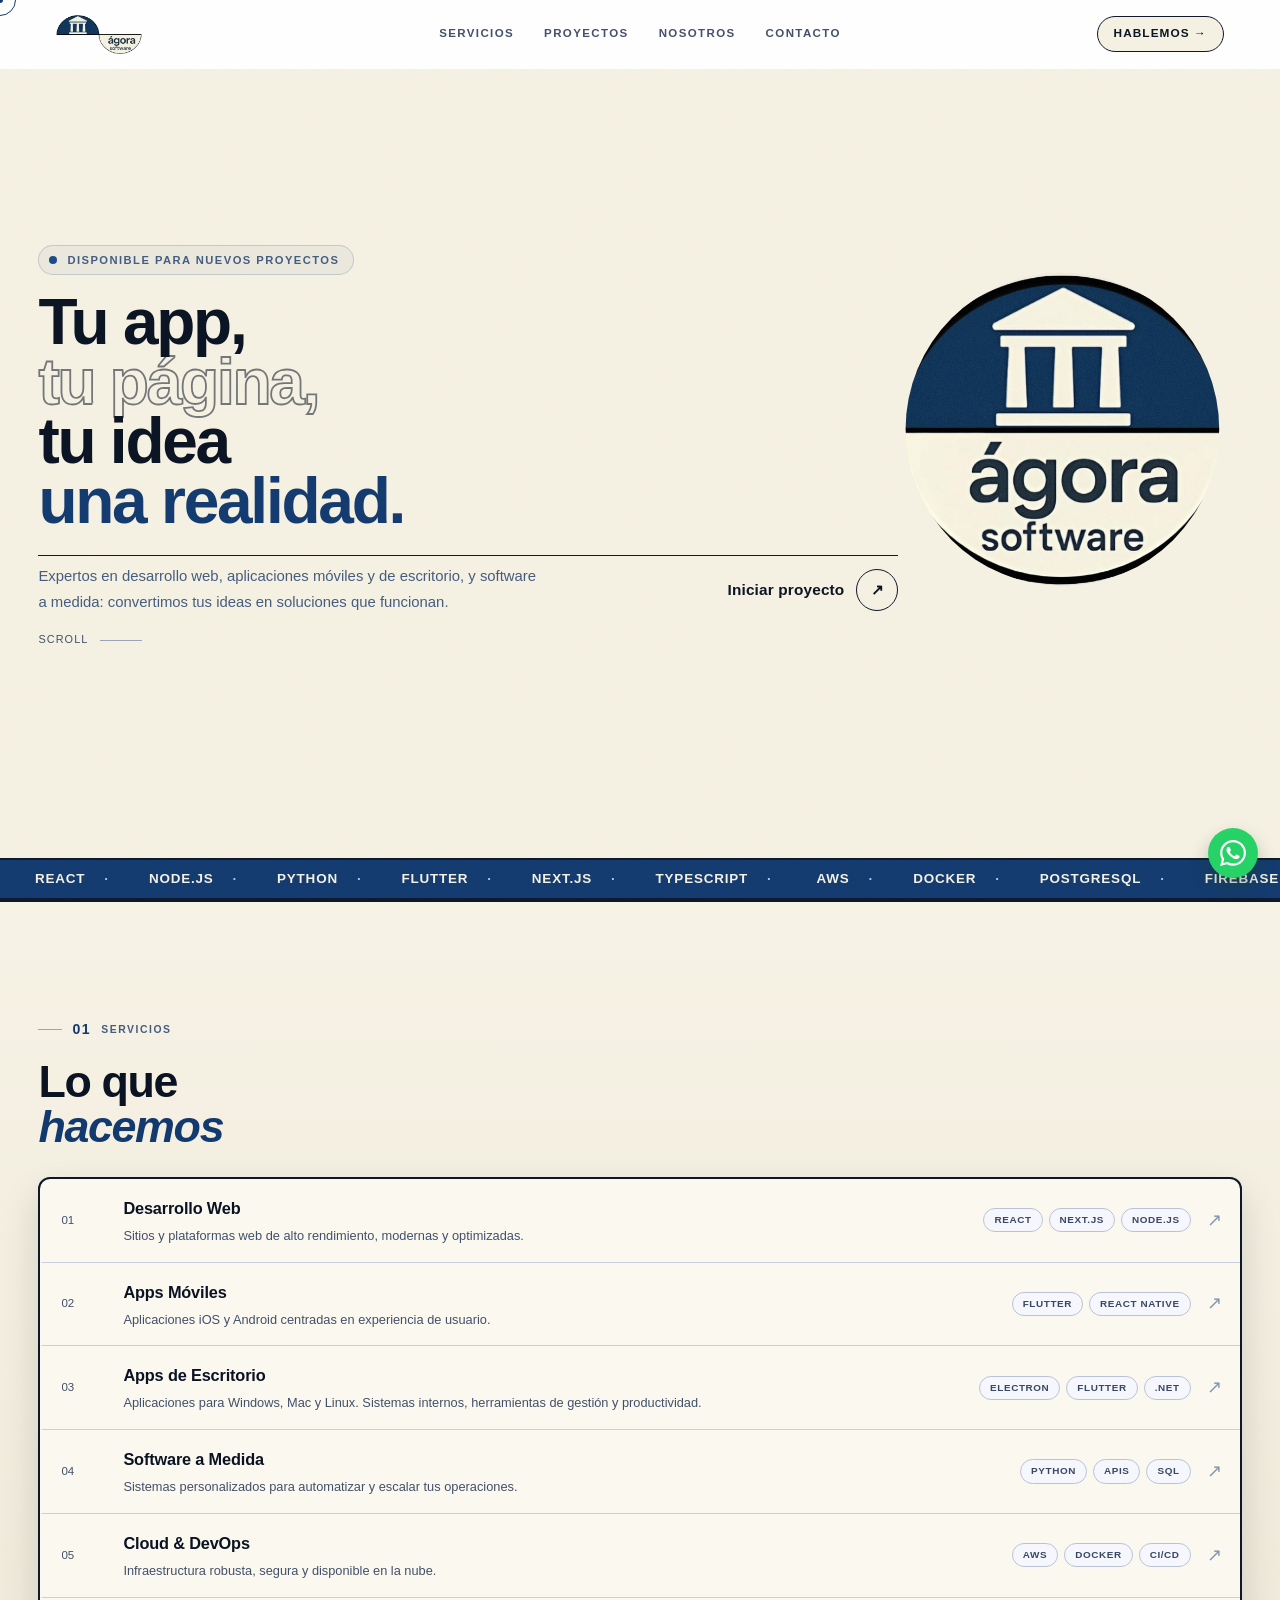
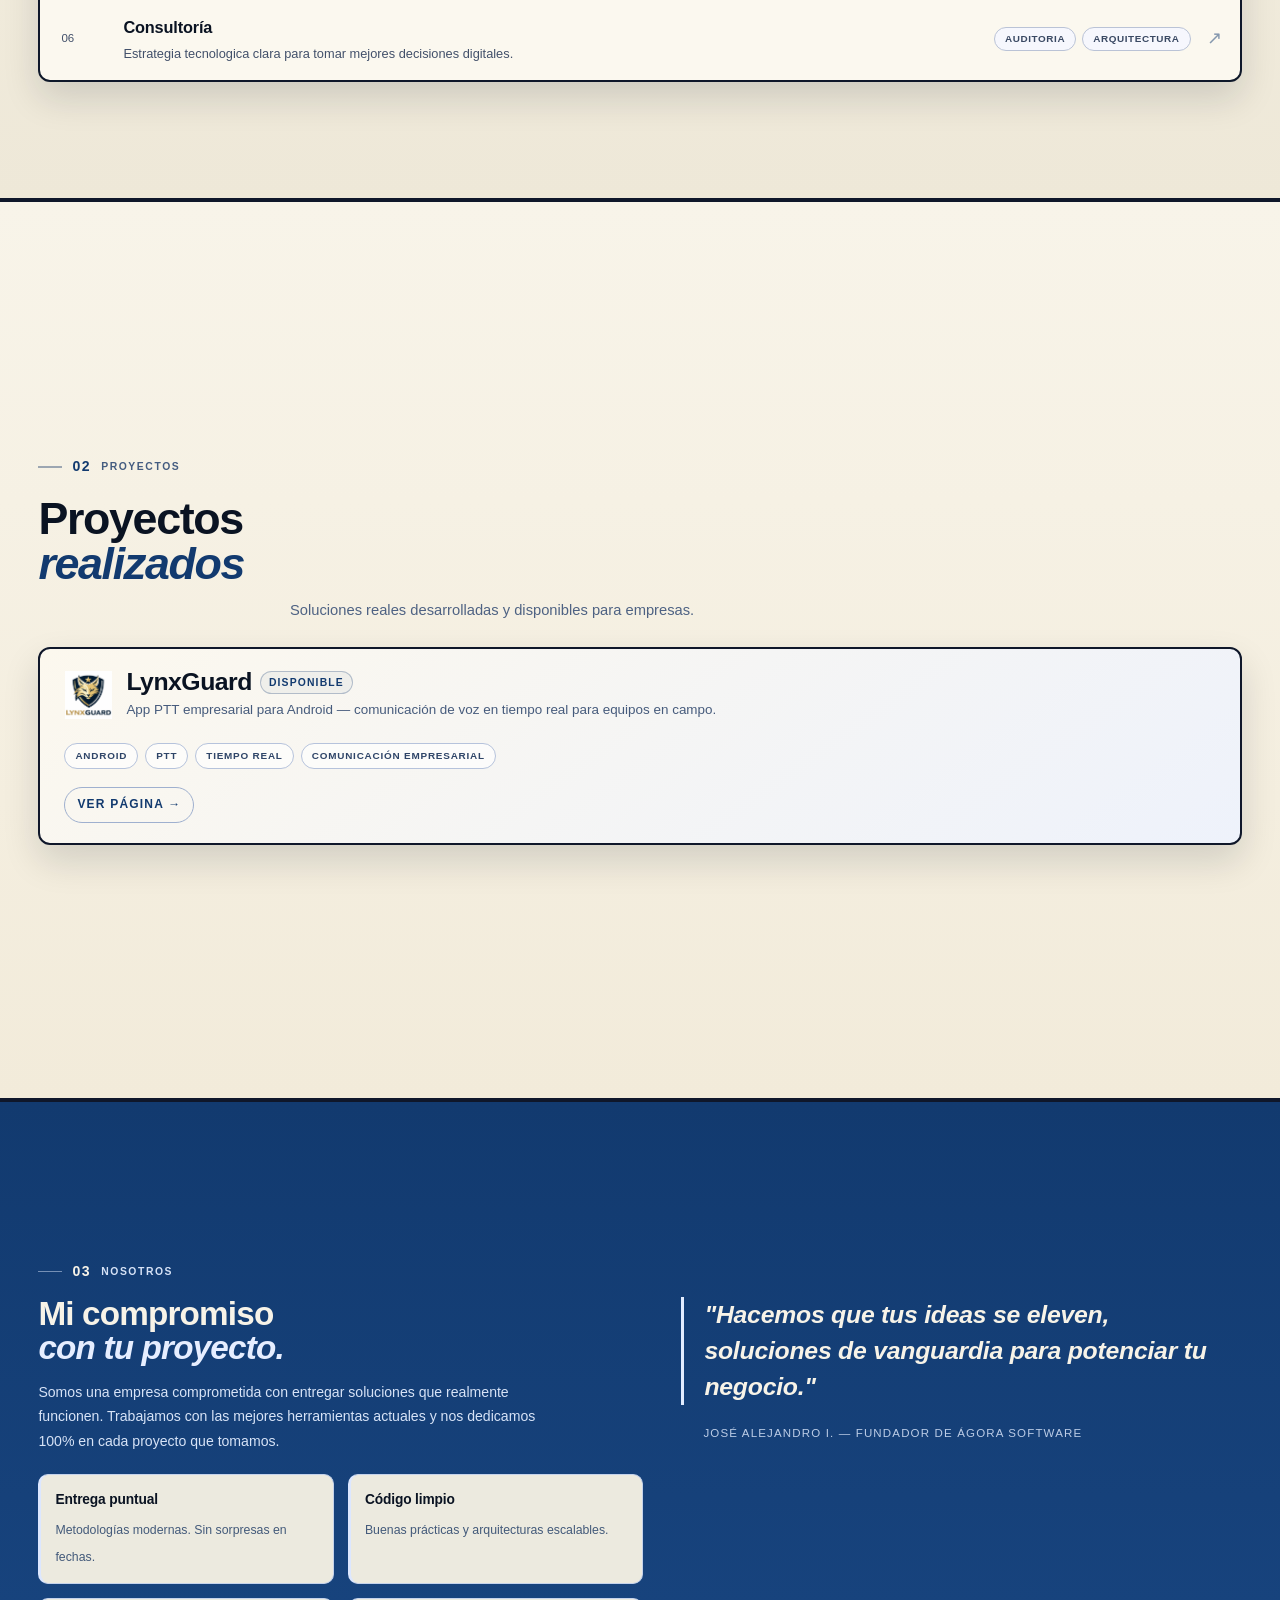
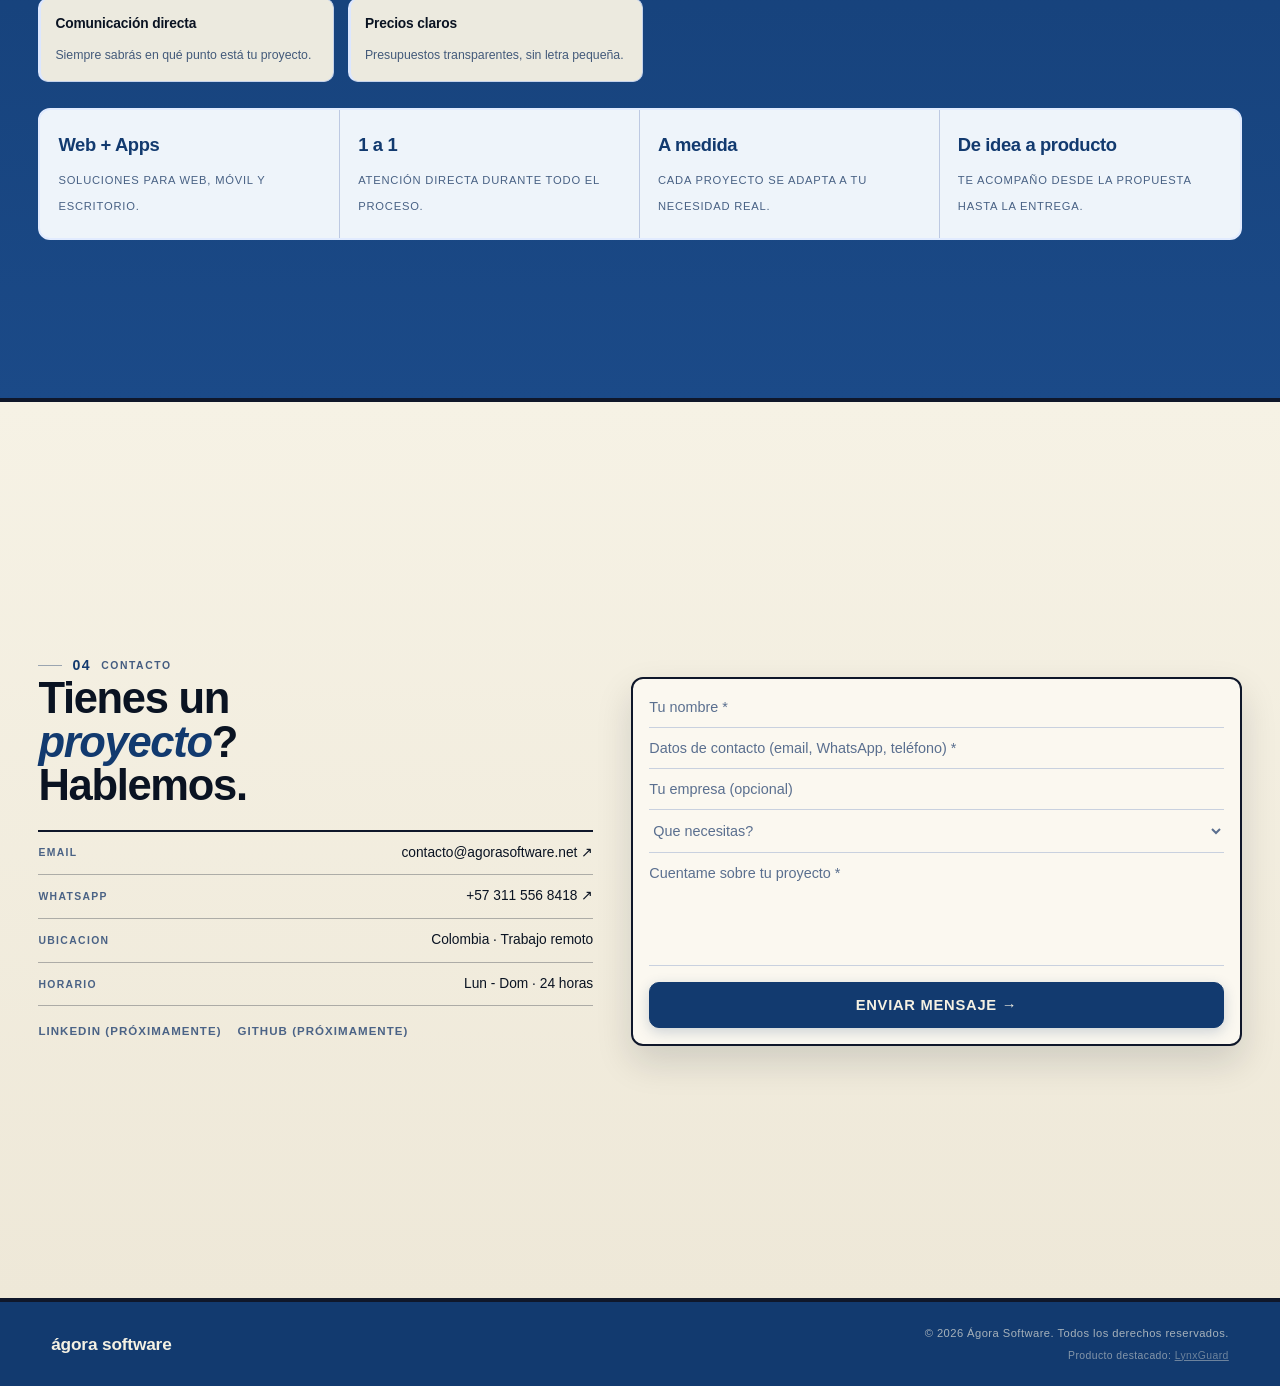
==== commit d4b437d8: "Rediseño appbar LynxGuard + ajustes visuales Ágora - LynxGuard: nuevo appbar dark azul elegante con " ====
--- a/index.html
+++ b/index.html
@@ -12,7 +12,7 @@
   <link rel="preconnect" href="https://fonts.gstatic.com" crossorigin />
   <link href="https://fonts.googleapis.com/css2?family=Syne:wght@400;700;800&family=Inter:wght@300;400;500;600&display=swap" rel="stylesheet" />
   <link rel="stylesheet" href="styles-agora-logo.css" />
-  <link rel="icon" href="assets/logoagora1trans.png" />
+  <link rel="icon" href="assets/logoagora2.png" />
 </head>
 <body>
 
@@ -22,7 +22,7 @@
 
   <header class="navbar" id="navbar">
     <a href="#inicio" class="logo">
-      <img src="assets/logo_dos.png" alt="Logo Ágora Software" class="logo-mark appbar-logo" />
+      <img src="assets/logoagora2.png" alt="Logo Ágora Software" class="logo-mark appbar-logo" />
       <span class="brand-name appbar-brand-text">Ágora Software</span>
     </a>
     <nav class="nav-links" id="navLinks">
@@ -51,7 +51,7 @@
       </h1>
     </div>
     <div class="hero-logo-right" aria-hidden="true">
-      <img src="assets/logo.png" alt="Logo Ágora Software" class="hero-main-logo" />
+      <img src="assets/logoagora.png" alt="Logo Ágora Software" class="hero-main-logo" />
     </div>
     <div class="hero-bottom">
       <div class="hero-footer">
@@ -92,7 +92,7 @@
       <div class="projects-grid" style="grid-template-columns:1fr;">
         <article class="project-card project-featured" style="padding:20px 24px;">
           <div style="display:flex;align-items:center;gap:14px;margin-bottom:10px;">
-            <img src="assets/logo_lynxguard.png" alt="LynxGuard" style="width:48px;height:48px;object-fit:contain;flex-shrink:0;" />
+            <img src="assets/logolynxguard.png" alt="LynxGuard" style="width:48px;height:48px;object-fit:contain;flex-shrink:0;" />
             <div style="flex:1;min-width:0;">
               <div style="display:flex;align-items:center;gap:8px;margin-bottom:3px;">
                 <h3 style="margin:0;">LynxGuard</h3>
--- a/styles-agora-logo.css
+++ b/styles-agora-logo.css
@@ -89,13 +89,12 @@
   padding: 8px 56px;
   background: #ffffff;
   border-bottom: 1px solid transparent;
-  transition: background .25s ease, border-color .25s ease, box-shadow .25s ease;
+  transition: border-color .25s ease, box-shadow .25s ease;
 }
 .navbar.scrolled {
   background: #ffffff;
-  backdrop-filter: blur(12px);
-  border-bottom-color: var(--line);
-  box-shadow: 0 8px 20px rgba(10, 19, 34, 0.06);
+  border-bottom-color: rgba(18,58,111,.14);
+  box-shadow: 0 4px 16px rgba(10, 19, 34, 0.07);
 }
 
 .logo {
@@ -140,14 +139,14 @@
 }
 
 .appbar-logo {
-  opacity: 0;
-  transform: translateY(calc(-50% - 8px)) scale(.82);
-}
-
-.appbar-brand-text {
   opacity: 1;
   transform: translateY(-50%);
-  transition: opacity .35s ease, transform .35s ease;
+  transition: none;
+}
+
+.appbar-brand-text {
+  opacity: 0;
+  transform: translateY(-50%);
 }
 
 .nav-links {
@@ -221,7 +220,7 @@
   display: flex;
   flex-direction: column;
   justify-content: center;
-  gap: 34px;
+  gap: 16px;
   max-width: none;
   margin: 0 auto;
   padding: 72px var(--section-x) 36px;
@@ -248,10 +247,10 @@
 .hero-logo-right {
   position: absolute;
   right: max(var(--section-x), calc((100vw - var(--section-max)) / 2 + 16px));
-  top: 43%;
+  top: 50%;
   transform: translateY(-50%);
-  width: clamp(210px, 25vw, 340px);
-  height: clamp(150px, 18vw, 250px);
+  width: clamp(240px, 28vw, 380px);
+  height: clamp(180px, 21vw, 290px);
   display: flex;
   align-items: center;
   justify-content: center;
@@ -305,7 +304,7 @@
   font-size: clamp(2.2rem, 5vw, 4.8rem);
   line-height: .93;
   letter-spacing: -.035em;
-  margin-bottom: 20px;
+  margin-bottom: 8px;
   max-width: 860px;
   font-weight: 800;
 }
@@ -323,7 +322,7 @@
   justify-content: space-between;
   gap: 26px;
   border-top: 1px solid var(--line);
-  padding-top: 12px;
+  padding-top: 8px;
   max-width: 860px;
 }
 .hero-desc {
@@ -1177,6 +1176,8 @@
   .appbar-logo {
     opacity: 1;
     transform: translateY(-50%);
+    width: 62px;
+    height: 62px;
   }
   .appbar-brand-text {
     opacity: 0;
@@ -1194,7 +1195,23 @@
   }
   .hero-top,
   .hero-bottom { margin: 0; }
-  .hero-logo-right { display: none; }
+  .hero-logo-right {
+    position: relative;
+    right: auto;
+    top: auto;
+    transform: none;
+    width: 100%;
+    opacity: 1;
+    pointer-events: auto;
+    display: flex;
+    justify-content: center;
+    margin: 20px 0 10px;
+  }
+  .hero-logo-right img {
+    width: min(180px, 44vw);
+    height: auto;
+    opacity: 0.85;
+  }
   .servicios,
   .proyectos,
   .nosotros,
